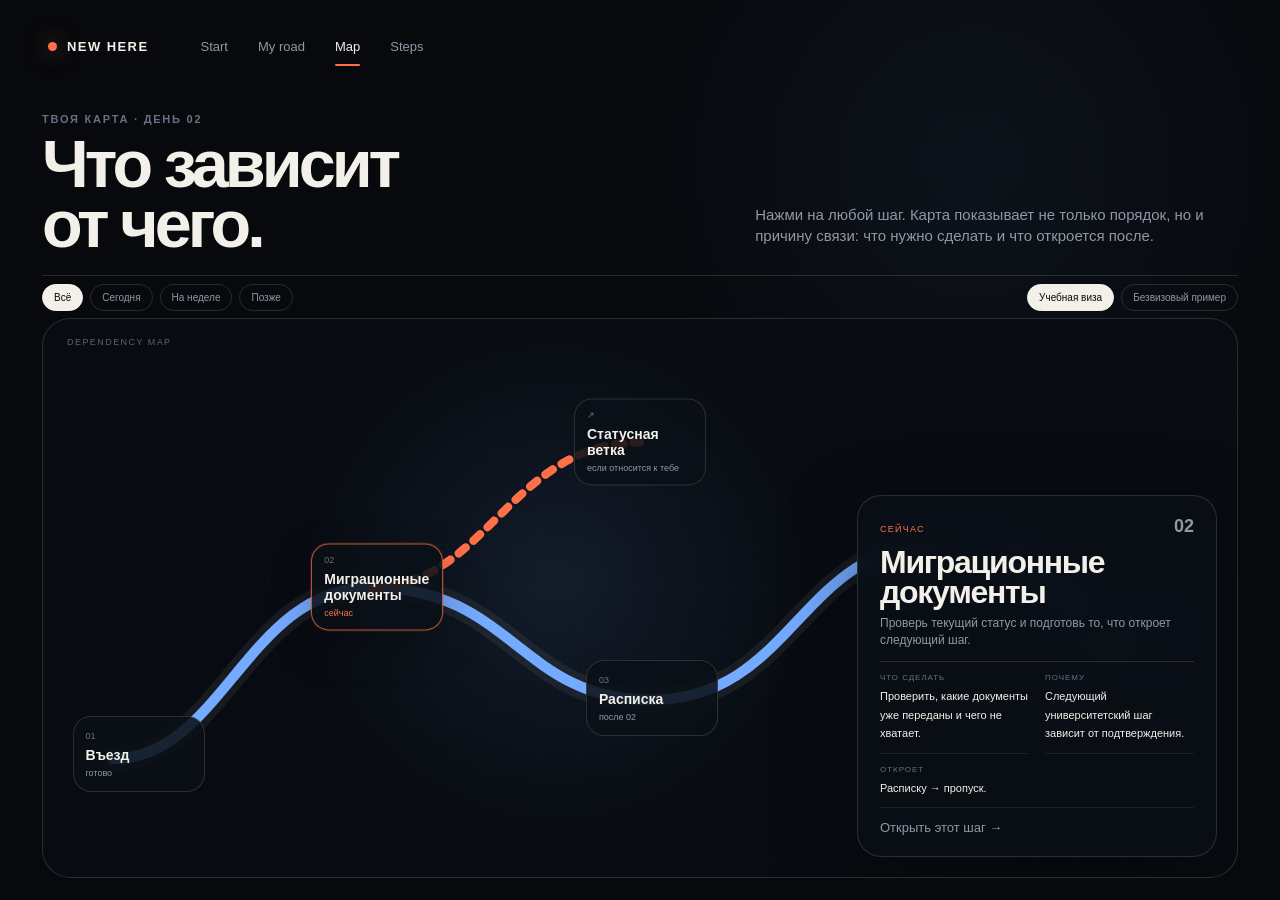
==== map.html @ 11627825 "Add files via upload" ====
<!doctype html>
<html lang="ru">
<head>
  <meta charset="utf-8">
  <meta name="viewport" content="width=device-width,initial-scale=1">
  <title>Map — NEW HERE</title>
  <link rel="stylesheet" href="styles.css">
</head>
<body class="map-v11 fixed-screen-page">
<header class="site-header">
  <a class="brand" href="index.html"><span class="brand-mark"></span>NEW HERE</a>
  <nav class="nav">
    <a href="index.html">Start</a>
    <a href="route.html">My road</a>
    <a class="active" href="map.html">Map</a>
    <a href="step.html">Steps</a>
  </nav>
</header>

<main class="map-v11-shell">
  <section class="map-v11-head">
    <div>
      <div class="eyebrow">Твоя карта · день 02</div>
      <h1>Что зависит<br>от чего.</h1>
    </div>
    <p>Нажми на любой шаг. Карта показывает не только порядок, но и причину связи: что нужно сделать и что откроется после.</p>
  </section>

  <div class="map-v11-toolbar">
    <div class="map-v11-filters">
      <button class="active" data-filter="all">Всё</button>
      <button data-filter="today">Сегодня</button>
      <button data-filter="week">На неделе</button>
      <button data-filter="later">Позже</button>
    </div>
    <div class="map-v11-examples">
      <button class="active" data-example="visa">Учебная виза</button>
      <button data-example="visa-free">Безвизовый пример</button>
    </div>
  </div>

  <section class="map-v11-stage">
    <div class="map-v11-label">DEPENDENCY MAP</div>
    <svg class="map-v11-svg" viewBox="0 0 1200 520" preserveAspectRatio="none">
      <path class="map-v11-shadow" d="M70 410 C180 410 205 250 330 250 C470 250 480 355 610 355 C755 355 760 210 900 210 C1015 210 1040 300 1140 300"/>
      <path class="map-v11-main" d="M70 410 C180 410 205 250 330 250 C470 250 480 355 610 355 C755 355 760 210 900 210 C1015 210 1040 300 1140 300"/>
      <path class="map-v11-branch" d="M330 250 C445 250 470 115 600 115"/>
    </svg>

    <button class="map-v11-node" style="--x:8%;--y:78%" data-node="arrival" data-time="today"><span>01</span><strong>Въезд</strong><small>готово</small></button>
    <button class="map-v11-node selected" style="--x:28%;--y:48%" data-node="migration" data-time="today"><span>02</span><strong>Миграционные<br>документы</strong><small>сейчас</small></button>
    <button class="map-v11-node branch" style="--x:50%;--y:22%" data-node="branch" data-time="today"><span>↗</span><strong>Статусная ветка</strong><small>если относится к тебе</small></button>
    <button class="map-v11-node" style="--x:51%;--y:68%" data-node="receipt" data-time="today"><span>03</span><strong>Расписка</strong><small>после 02</small></button>
    <button class="map-v11-node" style="--x:75%;--y:42%" data-node="pass" data-time="week"><span>04</span><strong>Пропуск</strong><small>на неделе</small></button>
    <button class="map-v11-node" style="--x:91%;--y:58%" data-node="services" data-time="week"><span>05</span><strong>Сервисы</strong><small>после пропуска</small></button>

    <aside class="map-v11-inspector">
      <div class="map-v11-inspector-top"><small id="insStatus">СЕЙЧАС</small><b id="insNumber">02</b></div>
      <h2 id="insTitle">Миграционные документы</h2>
      <p id="insLead">Проверь текущий статус и подготовь то, что откроет следующий шаг.</p>
      <div class="map-v11-info">
        <div><small>Что сделать</small><span id="insDo">Проверить, какие документы уже переданы и чего не хватает.</span></div>
        <div><small>Почему</small><span id="insWhy">Следующий университетский шаг зависит от подтверждения.</span></div>
        <div><small>Откроет</small><span id="insOpens">Расписку → пропуск.</span></div>
      </div>
      <a class="text-link" href="step.html">Открыть этот шаг →</a>
    </aside>
  </section>
</main>
<script src="script.js"></script>
</body>
</html>
---- styles.css ----
:root{
  --bg:#07090d;
  --bg-soft:#0b0f16;
  --text:#f2f0e9;
  --muted:#8f98a7;
  --muted2:#667184;
  --line:rgba(242,240,233,.14);
  --blue:#74aaff;
  --orange:#ff7048;
}
*{box-sizing:border-box}
html,body{margin:0;background:var(--bg);color:var(--text);font-family:Inter,Arial,Helvetica,sans-serif;-webkit-font-smoothing:antialiased}
a{color:inherit;text-decoration:none}button,select{font:inherit}
body{min-height:100vh}

.site-header{position:fixed;left:48px;top:26px;z-index:100;display:flex;align-items:center;gap:52px;height:40px}
.brand{display:flex;align-items:center;gap:10px;font-size:13px;font-weight:700;letter-spacing:.11em;white-space:nowrap}
.brand-mark{width:9px;height:9px;border-radius:50%;background:var(--orange);box-shadow:0 0 22px rgba(255,112,72,.7)}
.nav{display:flex;gap:30px;align-items:center}.nav a{position:relative;font-size:13px;color:var(--muted);padding:7px 0;transition:.25s}.nav a:hover,.nav a.active{color:var(--text)}.nav a.active:after{content:"";position:absolute;left:0;right:0;bottom:-5px;height:2px;border-radius:999px;background:var(--orange)}
.eyebrow{font-size:11px;line-height:1;text-transform:uppercase;letter-spacing:.16em;color:var(--muted2);font-weight:700}.eyebrow.orange{color:var(--orange)}.eyebrow.blue{color:var(--blue)}
.primary-action{display:inline-flex;align-items:center;justify-content:center;gap:10px;padding:14px 18px;border-radius:999px;background:var(--text);color:var(--bg);font-size:13px;font-weight:700}.text-link{font-size:13px;color:var(--muted);transition:.2s}.text-link:hover{color:var(--text)}

/* MY ROAD — one screen, no scroll */
.road-page{height:100vh;overflow:hidden;background:radial-gradient(circle at 78% 20%,rgba(116,170,255,.08),transparent 28%),var(--bg)}
.road-main{height:100vh;padding:104px 48px 28px;display:grid;grid-template-columns:minmax(560px,1.15fr) minmax(420px,.85fr);gap:56px;max-width:1500px;margin:0 auto}
.road-left,.road-right{min-height:0}
.road-left{display:grid;grid-template-rows:auto 1fr}
.road-title{display:flex;align-items:end;justify-content:space-between;gap:28px;padding-bottom:22px;border-bottom:1px solid var(--line)}
.road-title h1{margin:10px 0 0;font-size:clamp(48px,5.3vw,86px);line-height:.9;letter-spacing:-.06em}.road-title p{max-width:340px;margin:0;color:var(--muted);font-size:15px;line-height:1.45}
.road-questions{display:grid;grid-template-columns:1fr 1fr;grid-auto-rows:1fr;gap:0 30px;min-height:0;padding-top:8px}
.road-q{display:grid;grid-template-columns:34px 1fr;gap:12px;align-content:center;border-bottom:1px solid rgba(242,240,233,.1);padding:12px 0;min-height:0}.road-q:nth-last-child(-n+2){border-bottom:0}
.q-num{width:28px;height:28px;border:1px solid var(--line);border-radius:50%;display:grid;place-items:center;color:var(--orange);font-size:10px;margin-top:2px}.q-body h3{font-size:18px;line-height:1.1;margin:0 0 4px;letter-spacing:-.025em}.q-body p{font-size:11px;line-height:1.35;margin:0 0 9px;color:var(--muted2)}
.simple-select{width:100%;max-width:210px;background:transparent;color:var(--text);border:1px solid var(--line);border-radius:12px;padding:9px 11px;outline:none}
.inline-choices{display:flex;gap:6px;flex-wrap:wrap}.choice-chip{border:1px solid var(--line);background:transparent;color:var(--muted);border-radius:999px;padding:7px 10px;cursor:pointer;font-size:11px;transition:.2s}.choice-chip:hover,.choice-chip.active{background:var(--text);border-color:var(--text);color:var(--bg)}
.road-right{padding-left:38px;border-left:1px solid var(--line);display:flex;flex-direction:column}.road-preview-head{display:flex;align-items:flex-start;justify-content:space-between;gap:18px}.road-preview-head h2{font-size:clamp(44px,4.2vw,68px);line-height:.9;letter-spacing:-.055em;margin:9px 0 0}.day{font-size:11px;color:var(--orange);letter-spacing:.16em;text-transform:uppercase}
.preview-chips{display:flex;gap:6px;flex-wrap:wrap;margin:20px 0 26px}.preview-chips span{padding:6px 9px;border:1px solid rgba(242,240,233,.1);border-radius:999px;color:var(--muted);font-size:10px}
.route-line{position:relative;display:grid;gap:26px;padding:4px 0 0 34px;flex:1}.route-line:before{content:"";position:absolute;left:12px;top:16px;bottom:20px;width:2px;background:linear-gradient(var(--orange),rgba(242,240,233,.08))}.route-item{position:relative}.route-item:before{content:attr(data-step);position:absolute;left:-34px;top:-2px;width:28px;height:28px;border-radius:50%;background:var(--bg);border:1px solid var(--line);display:grid;place-items:center;font-size:10px}.route-item.current:before{border-color:var(--orange);color:var(--orange)}.route-item strong{display:block;font-size:24px;line-height:1.08;letter-spacing:-.03em}.route-item small{display:block;margin-top:4px;color:var(--muted);font-size:12px}
.road-foot{padding-top:18px;border-top:1px solid var(--line);display:flex;align-items:center;justify-content:space-between;gap:18px}.road-foot p{margin:0;color:var(--muted);font-size:12px;line-height:1.45;max-width:300px}

/* MAP — one screen, metro-like and minimal */
.map-page{height:100vh;overflow:hidden;background:radial-gradient(circle at 45% 42%,rgba(116,170,255,.07),transparent 30%),var(--bg)}
.map-main{height:100vh;padding:104px 48px 28px;max-width:1500px;margin:0 auto;display:grid;grid-template-columns:minmax(700px,1.45fr) minmax(330px,.55fr);gap:44px}
.map-left{display:grid;grid-template-rows:auto 1fr;min-height:0}.map-head{display:flex;justify-content:space-between;align-items:end;gap:28px;padding-bottom:18px;border-bottom:1px solid var(--line)}.map-head h1{font-size:clamp(48px,5vw,80px);line-height:.9;letter-spacing:-.055em;margin:10px 0 0}.map-head p{max-width:370px;margin:0;color:var(--muted);font-size:14px;line-height:1.45}
.map-toolbar{display:flex;gap:7px;margin-top:12px;flex-wrap:wrap}.map-toolbar button{border:1px solid var(--line);background:transparent;color:var(--muted);border-radius:999px;padding:7px 10px;cursor:pointer;font-size:10px}.map-toolbar button.active{background:var(--text);border-color:var(--text);color:var(--bg)}
.metro-map{position:relative;min-height:0;overflow:hidden}.metro-map svg{position:absolute;inset:0;width:100%;height:100%}.metro-route{fill:none;stroke-linecap:round;stroke-linejoin:round;stroke-width:12}.metro-route.main{stroke:var(--blue)}.metro-route.branch{stroke:var(--orange);stroke-width:9;stroke-dasharray:9 10}.metro-route.shadow{stroke:rgba(242,240,233,.06);stroke-width:24}
.metro-stop{position:absolute;transform:translate(-50%,-50%);background:transparent;border:0;color:var(--text);padding:0;cursor:pointer;text-align:left}.stop-dot{display:block;width:22px;height:22px;border-radius:50%;background:var(--bg);border:4px solid #dbe4f7;margin-bottom:7px;transition:.2s}.metro-stop.active .stop-dot{border-color:var(--orange);box-shadow:0 0 18px rgba(255,112,72,.25)}.stop-label{display:block;white-space:nowrap;font-size:14px;font-weight:650;letter-spacing:-.02em}.stop-state{display:block;margin-top:2px;font-size:10px;color:var(--muted);white-space:nowrap}.metro-stop.hidden{opacity:.18;pointer-events:none}
.map-right{padding-left:34px;border-left:1px solid var(--line);display:flex;flex-direction:column}.map-info-top{display:flex;justify-content:space-between;align-items:baseline}.map-info-top small{color:var(--orange);letter-spacing:.16em;text-transform:uppercase;font-size:10px}.map-info-top b{font-size:42px;line-height:1}.map-right h2{font-size:clamp(38px,3.5vw,56px);line-height:.95;letter-spacing:-.045em;margin:14px 0 12px}.map-right>p{font-size:14px;line-height:1.5;color:var(--muted);margin:0 0 18px}.info-plain{display:grid;gap:0}.info-plain div{padding:14px 0;border-top:1px solid rgba(242,240,233,.1)}.info-plain small{display:block;font-size:9px;letter-spacing:.14em;text-transform:uppercase;color:var(--muted2);margin-bottom:5px}.info-plain span{font-size:13px;line-height:1.45}.map-right .text-link{margin-top:auto;padding-top:18px;border-top:1px solid var(--line)}

/* STEPS — previous direction, much simpler */
.steps-page{background:var(--bg)}.scroll-progress{position:fixed;left:0;top:0;width:100%;height:2px;z-index:110;background:rgba(255,255,255,.04)}.scroll-progress span{display:block;width:0;height:100%;background:linear-gradient(90deg,var(--blue),var(--orange))}
.steps-main{padding:118px 48px 70px;max-width:1280px;margin:0 auto}.steps-hero{display:grid;grid-template-columns:1.1fr .9fr;gap:60px;align-items:end;padding-bottom:46px;border-bottom:1px solid var(--line)}.steps-hero h1{font-size:clamp(66px,7vw,112px);line-height:.87;letter-spacing:-.06em;margin:13px 0 0}.steps-hero p{margin:0;color:var(--muted);font-size:19px;line-height:1.5;max-width:500px}
.chain-simple{display:flex;gap:10px;align-items:center;flex-wrap:wrap;padding:28px 0 40px;border-bottom:1px solid var(--line)}.chain-simple span{padding:9px 12px;border:1px solid var(--line);border-radius:999px;color:var(--muted);font-size:11px}.chain-simple span.active{border-color:var(--orange);color:var(--text)}.chain-simple i{display:block;width:30px;height:1px;background:linear-gradient(90deg,var(--blue),var(--orange))}
.step-section{display:grid;grid-template-columns:180px 1fr;gap:52px;padding:56px 0;border-bottom:1px solid var(--line)}.step-index{font-size:10px;letter-spacing:.16em;text-transform:uppercase;color:var(--orange)}.step-body h2{font-size:clamp(46px,5vw,78px);line-height:.93;letter-spacing:-.055em;margin:0 0 14px}.step-body p{font-size:17px;line-height:1.55;color:var(--muted);max-width:760px;margin:0}.step-meta{display:grid;grid-template-columns:repeat(2,minmax(0,1fr));gap:20px;margin-top:24px}.step-meta div{padding-top:12px;border-top:1px solid rgba(242,240,233,.1)}.step-meta small{display:block;color:var(--muted2);font-size:9px;text-transform:uppercase;letter-spacing:.14em;margin-bottom:5px}.step-meta span{font-size:14px;line-height:1.45}.step-quote{margin-top:24px;padding-left:18px;border-left:2px solid var(--orange);font-size:16px;line-height:1.5;color:#c9d0da}.steps-end{display:flex;justify-content:space-between;gap:32px;align-items:end;padding-top:48px}.steps-end h2{font-size:clamp(48px,5vw,76px);line-height:.93;letter-spacing:-.05em;margin:0}.steps-end-actions{display:flex;gap:10px;flex-wrap:wrap}
.reveal{opacity:0;transform:translateY(20px);transition:.7s ease}.reveal.in{opacity:1;transform:none}

@media(max-width:1000px){
  .road-page,.map-page{height:auto;overflow:auto}.road-main,.map-main{height:auto;grid-template-columns:1fr;padding:110px 24px 40px}.road-right,.map-right{padding-left:0;border-left:0;border-top:1px solid var(--line);padding-top:28px}.road-questions{grid-template-columns:1fr}.steps-main{padding-left:24px;padding-right:24px}.steps-hero{grid-template-columns:1fr}.step-section{grid-template-columns:1fr;gap:14px}
}
@media(max-width:720px){.site-header{left:20px;gap:26px}.nav{gap:14px}.nav a{font-size:11px}.brand{font-size:11px}.road-title,.map-head{display:block}.road-title p,.map-head p{margin-top:16px}.road-main,.map-main{padding-left:18px;padding-right:18px}.steps-main{padding-left:18px;padding-right:18px}.step-meta{grid-template-columns:1fr}.steps-end{align-items:flex-start;flex-direction:column}}

/* V10 adjustments — keep the direction, but fit My road and Map into one screen */
.road-page .site-header,
.map-page .site-header{top:22px}

.road-main{
  height:100vh;
  padding:92px 42px 22px;
  gap:40px;
  grid-template-columns:minmax(600px,1.14fr) minmax(360px,.86fr);
  overflow:hidden;
}
.road-title{padding-bottom:16px;gap:22px}
.road-title h1{font-size:clamp(42px,4.8vw,72px)}
.road-title p{max-width:300px;font-size:13px;line-height:1.38}
.road-questions{gap:0 24px;padding-top:2px}
.road-q{padding:8px 0;gap:10px}
.q-num{width:24px;height:24px;font-size:9px}
.q-body h3{font-size:16px;margin:0 0 3px}
.q-body p{font-size:10px;line-height:1.28;margin:0 0 7px}
.simple-select{max-width:190px;padding:8px 10px}
.inline-choices{gap:5px}
.choice-chip{padding:6px 9px;font-size:10px}
.road-right{padding-left:30px}
.road-preview-head h2{font-size:clamp(38px,3.8vw,56px);margin-top:8px}
.preview-chips{margin:14px 0 18px;gap:5px}
.preview-chips span{padding:5px 8px;font-size:9px}
.route-line{gap:18px;padding-left:30px}
.route-line:before{left:10px;top:14px;bottom:14px}
.route-item:before{left:-30px;width:24px;height:24px;font-size:9px}
.route-item strong{font-size:21px}
.route-item small{font-size:11px;margin-top:2px}
.road-foot{padding-top:12px;gap:12px}
.road-foot p{font-size:11px;line-height:1.35;max-width:250px}
.road-foot .primary-action{padding:12px 16px;font-size:12px;gap:18px}

.map-main{
  height:100vh;
  padding:92px 42px 22px;
  max-width:1500px;
  grid-template-columns:minmax(700px,1.42fr) minmax(285px,.58fr);
  gap:34px;
  overflow:hidden;
}
.map-left{overflow:hidden}
.map-head{padding-bottom:14px;gap:18px}
.map-head h1{font-size:clamp(42px,4.6vw,70px)}
.map-head p{max-width:320px;font-size:13px;line-height:1.38}
.map-toolbar{margin-top:10px;gap:6px}
.map-toolbar button{padding:6px 9px;font-size:10px}
.metro-map{margin-top:6px;overflow:hidden}
.metro-route{stroke-width:11}
.metro-route.branch{stroke-width:8}
.metro-route.shadow{stroke-width:22}
.metro-stop .stop-dot{width:18px;height:18px;border-width:3px;margin-bottom:5px}
.stop-label{font-size:13px}
.stop-state{font-size:9px}
.map-right{padding-left:26px}
.map-info-top b{font-size:34px}
.map-right h2{font-size:clamp(30px,3vw,44px);margin:10px 0 8px}
.map-right>p{font-size:13px;line-height:1.42;margin:0 0 12px}
.info-plain div{padding:10px 0}
.info-plain small{font-size:8px;margin-bottom:4px}
.info-plain span{font-size:12px;line-height:1.38}
.map-right .text-link{margin-top:14px;padding-top:12px}

@media (max-width: 1280px){
  .road-main{grid-template-columns:minmax(540px,1.06fr) minmax(330px,.94fr);gap:28px;padding-left:28px;padding-right:28px}
  .map-main{grid-template-columns:minmax(620px,1.35fr) minmax(260px,.65fr);gap:24px;padding-left:28px;padding-right:28px}
}

/* =========================================================
   V11 — preserve V6 composition, fit My road + Map in one viewport
   ========================================================= */
.fixed-screen-page{height:100vh;overflow:hidden;background:radial-gradient(circle at 76% 18%,rgba(116,170,255,.06),transparent 28%),var(--bg)}

/* My road — V6 layout, compact one-screen wizard */
.route-v11-shell{height:100vh;max-width:1460px;margin:0 auto;padding:94px 42px 22px;display:grid;grid-template-rows:190px 1fr;overflow:hidden}
.route-v11-head{display:grid;grid-template-columns:1.16fr .84fr;gap:60px;align-items:end;padding-bottom:22px;border-bottom:1px solid var(--line)}
.route-v11-head h1{margin:10px 0 0;font-size:clamp(52px,5.7vw,90px);line-height:.89;letter-spacing:-.06em}
.route-v11-head p{margin:0 0 8px;color:var(--muted);font-size:16px;line-height:1.45;max-width:490px}
.route-v11-body{display:grid;grid-template-columns:minmax(0,1.32fr) minmax(350px,.68fr);gap:54px;min-height:0;padding-top:26px}
.route-v11-form{min-height:0;display:grid;grid-template-rows:auto 1fr auto}
.route-v11-progress{display:grid;grid-template-columns:auto minmax(180px,300px);align-items:center;justify-content:space-between;gap:24px;color:var(--muted);font-size:11px;letter-spacing:.12em}
.route-v11-progressbar{height:2px;background:rgba(242,240,233,.12);position:relative;overflow:hidden}
.route-v11-progressbar i{display:block;width:20%;height:100%;background:var(--orange);transition:.3s ease}
.route-v11-question{display:none;align-content:center;min-height:0;padding-right:40px}
.route-v11-question.active{display:grid}
.route-v11-kicker{font-size:12px;color:var(--orange);margin-bottom:20px}
.route-v11-question h2{margin:0;font-size:clamp(46px,5.1vw,76px);line-height:.94;letter-spacing:-.055em;max-width:750px}
.route-v11-question p{margin:18px 0 26px;color:var(--muted);font-size:16px;line-height:1.45;max-width:680px}
.route-v11-select{display:grid;grid-template-columns:1fr 230px;align-items:center;border:1px solid var(--line);border-radius:18px;padding:7px 8px 7px 16px;max-width:680px;background:#0b1017;color:var(--muted);font-size:12px}
.route-v11-select select{appearance:none;border:0;outline:none;border-radius:13px;background:#151d29;color:var(--text);padding:14px 16px;font-size:16px}
.route-v11-options{display:flex;gap:10px;flex-wrap:wrap;max-width:700px}
.route-v11-options .choice-chip{font-size:13px;padding:11px 15px}
.route-v11-controls{display:flex;gap:12px;align-items:center;padding-bottom:6px}
.route-v11-controls button{border-radius:999px;padding:13px 18px;border:1px solid var(--line);cursor:pointer}
.route-v11-back{background:transparent;color:var(--muted)}
.route-v11-back:disabled{opacity:.3;cursor:default}
.route-v11-next{background:var(--text);color:var(--bg);min-width:130px}
.route-v11-preview{min-height:0;align-self:stretch;background:#0b1017;border:1px solid var(--line);border-radius:28px;padding:26px 26px 22px;display:grid;grid-template-rows:auto auto 1fr auto;box-shadow:0 30px 90px rgba(0,0,0,.22)}
.route-v11-preview-head{display:flex;align-items:start;justify-content:space-between;gap:18px}
.route-v11-preview-head h3{margin:8px 0 0;font-size:clamp(38px,3.4vw,52px);line-height:.95;letter-spacing:-.045em}
.route-v11-preview-head>span{font-size:10px;letter-spacing:.14em;color:var(--orange)}
.route-v11-preview .preview-chips{margin:14px 0 16px}
.route-v11-list{position:relative;display:grid;align-content:start;gap:22px;padding:6px 0 8px 4px}
.route-v11-list:before{content:"";position:absolute;left:13px;top:18px;bottom:28px;width:1px;background:linear-gradient(var(--orange),rgba(242,240,233,.08))}
.route-v11-item{display:grid;grid-template-columns:30px 1fr;gap:12px;align-items:start;position:relative}
.route-v11-item i{font-style:normal;width:30px;height:30px;border:1px solid var(--line);border-radius:50%;display:grid;place-items:center;background:var(--bg);font-size:10px;z-index:1}
.route-v11-item.current i{border-color:var(--orange);color:var(--orange)}
.route-v11-item strong{display:block;font-size:18px;line-height:1.15;margin-top:2px}
.route-v11-item small{display:block;color:var(--muted);font-size:11px;margin-top:3px}
.route-v11-map-btn{display:flex;align-items:center;justify-content:space-between;padding:14px 17px;border-radius:999px;background:var(--text);color:var(--bg);font-size:12px}

/* Map — V6 map stage + readable inspector, no scroll */
.map-v11-shell{height:100vh;max-width:1460px;margin:0 auto;padding:94px 42px 22px;display:grid;grid-template-rows:182px 42px 1fr;overflow:hidden}
.map-v11-head{display:grid;grid-template-columns:1.15fr .85fr;gap:60px;align-items:end;padding-bottom:20px;border-bottom:1px solid var(--line)}
.map-v11-head h1{margin:10px 0 0;font-size:clamp(50px,5.2vw,82px);line-height:.9;letter-spacing:-.06em}
.map-v11-head p{margin:0 0 8px;color:var(--muted);font-size:15px;line-height:1.44;max-width:470px}
.map-v11-toolbar{display:flex;align-items:center;justify-content:space-between;gap:20px}
.map-v11-filters,.map-v11-examples{display:flex;gap:7px;align-items:center}
.map-v11-toolbar button{border:1px solid var(--line);background:transparent;color:var(--muted);border-radius:999px;padding:7px 11px;font-size:10px;cursor:pointer}
.map-v11-toolbar button.active{background:var(--text);border-color:var(--text);color:var(--bg)}
.map-v11-stage{position:relative;min-height:0;overflow:hidden;border:1px solid var(--line);border-radius:28px;background:radial-gradient(circle at 43% 47%,rgba(116,170,255,.10),transparent 34%),#080c12}
.map-v11-stage:before{content:"";position:absolute;inset:0;background-image:linear-gradient(rgba(255,255,255,.025) 1px,transparent 1px),linear-gradient(90deg,rgba(255,255,255,.025) 1px,transparent 1px);background-size:45px 45px;opacity:.45}
.map-v11-label{position:absolute;left:24px;top:18px;z-index:4;font-size:9px;letter-spacing:.16em;color:#596474}
.map-v11-svg{position:absolute;inset:0;width:100%;height:100%}
.map-v11-shadow,.map-v11-main,.map-v11-branch{fill:none;stroke-linecap:round;stroke-linejoin:round}
.map-v11-shadow{stroke:rgba(242,240,233,.06);stroke-width:23}
.map-v11-main{stroke:var(--blue);stroke-width:10}
.map-v11-branch{stroke:var(--orange);stroke-width:8;stroke-dasharray:9 10}
.map-v11-node{position:absolute;left:var(--x);top:var(--y);transform:translate(-50%,-50%);width:132px;min-height:76px;padding:11px 12px;border-radius:18px;background:rgba(11,16,23,.88);border:1px solid var(--line);color:var(--text);text-align:left;cursor:pointer;z-index:3;transition:.2s ease}
.map-v11-node:hover,.map-v11-node.selected{border-color:rgba(255,112,72,.7);box-shadow:0 0 0 1px rgba(255,112,72,.14),0 16px 40px rgba(0,0,0,.25)}
.map-v11-node span{display:block;color:var(--muted2);font-size:9px;margin-bottom:6px}
.map-v11-node strong{display:block;font-size:14px;line-height:1.15}
.map-v11-node small{display:block;color:var(--muted);font-size:9px;margin-top:5px}
.map-v11-node.selected small{color:var(--orange)}
.map-v11-node.hidden{opacity:.12;pointer-events:none}
.map-v11-inspector{position:absolute;right:20px;bottom:20px;width:360px;max-height:calc(100% - 40px);overflow:auto;z-index:6;background:rgba(10,15,23,.95);border:1px solid var(--line);border-radius:24px;padding:20px 22px;box-shadow:0 30px 80px rgba(0,0,0,.42);backdrop-filter:blur(14px);scrollbar-width:thin}
.map-v11-inspector-top{display:flex;justify-content:space-between;align-items:baseline}
.map-v11-inspector-top small{color:var(--orange);font-size:9px;letter-spacing:.14em}
.map-v11-inspector-top b{font-size:18px;color:var(--muted)}
.map-v11-inspector h2{font-size:clamp(26px,2.5vw,38px);line-height:.95;letter-spacing:-.04em;margin:10px 0 8px}
.map-v11-inspector>p{margin:0 0 12px;color:var(--muted);font-size:12px;line-height:1.42}
.map-v11-info{display:grid;grid-template-columns:1fr 1fr;gap:0 16px;border-top:1px solid var(--line)}
.map-v11-info div{padding:11px 0;border-bottom:1px solid rgba(242,240,233,.08)}
.map-v11-info div:last-child{grid-column:1/-1}
.map-v11-info small{display:block;color:var(--muted2);font-size:8px;text-transform:uppercase;letter-spacing:.12em;margin-bottom:4px}
.map-v11-info span{font-size:11px;line-height:1.4}
.map-v11-inspector .text-link{display:inline-block;margin-top:12px}

@media(max-width:1180px){
  .route-v11-shell,.map-v11-shell{padding-left:28px;padding-right:28px}
  .route-v11-body{gap:34px;grid-template-columns:minmax(0,1.2fr) minmax(330px,.8fr)}
  .route-v11-head,.map-v11-head{gap:36px}
  .map-v11-inspector{width:330px}
  .map-v11-node{width:118px}
}

/* V12 — restore the previous Steps direction exactly, keep current header */
.step-v5{overflow-x:hidden;background:var(--bg)}
.step-v5 .scroll-progress{position:fixed;left:0;top:0;height:2px;width:100%;z-index:140;background:rgba(255,255,255,.03)}
.step-v5 .scroll-progress span{display:block;height:100%;width:0;background:linear-gradient(90deg,var(--blue),var(--orange))}
.step-shell-v5{padding-top:90px}
.step-hero-v5{min-height:95svh;padding:90px 48px 70px;display:grid;grid-template-columns:.7fr 1.3fr;gap:8vw;align-items:end;border-bottom:1px solid var(--line)}
.step-kicker{align-self:start;padding-top:14vh}
.step-number{font-size:clamp(120px,18vw,300px);line-height:.7;letter-spacing:-.09em;color:#161d27;font-weight:700}
.step-hero-copy h1{font-size:clamp(68px,9vw,150px);line-height:.84;letter-spacing:-.07em;margin:14px 0 0}
.step-hero-copy p{font-size:clamp(18px,1.7vw,26px);color:var(--muted);line-height:1.4;max-width:620px;margin-top:24px}
.step-story{display:grid;grid-template-columns:37% 63%;min-height:280svh}
.step-sticky{position:sticky;top:0;height:100svh;border-right:1px solid var(--line);padding:130px 48px 60px;display:flex;flex-direction:column;justify-content:space-between}
.mini-chain{position:relative;display:grid;gap:0;margin-top:40px}
.mini-chain:before{content:"";position:absolute;left:14px;top:14px;bottom:14px;width:2px;background:var(--line)}
.mini-chain-progress{position:absolute;left:14px;top:14px;width:2px;height:0;background:linear-gradient(var(--blue),var(--orange));z-index:2}
.mini-chain-item{position:relative;z-index:3;display:grid;grid-template-columns:30px 1fr;gap:14px;padding:18px 0}
.mini-chain-item i{width:30px;height:30px;border-radius:50%;background:var(--bg);border:1px solid rgba(242,240,233,.2);display:grid;place-items:center;font-size:9px;font-style:normal}
.mini-chain-item.active i{border-color:var(--orange);color:var(--orange)}
.mini-chain-item strong{font-size:13px}
.mini-chain-item small{display:block;color:var(--muted);font-size:10px;margin-top:4px}
.step-sticky-note{font-size:11px;line-height:1.5;color:var(--muted);max-width:320px}
.step-scroll{padding:0 clamp(30px,6vw,100px)}
.step-panel{min-height:92svh;display:flex;flex-direction:column;justify-content:center;border-bottom:1px solid var(--line);will-change:transform,opacity}
.step-panel:last-child{border-bottom:0}
.step-panel .panel-index{font-size:10px;color:var(--orange);margin-bottom:18px}
.step-panel h2{font-size:clamp(44px,5.6vw,92px);line-height:.93;letter-spacing:-.055em;margin:0;max-width:900px}
.step-panel>p{font-size:clamp(16px,1.45vw,22px);color:var(--muted);line-height:1.5;max-width:720px;margin:22px 0 0}
.step-v5 .action-card{margin-top:34px;max-width:700px;border:1px solid var(--line);border-radius:22px;padding:22px;background:#0b1017}
.step-v5 .action-card small{font-size:9px;color:#647080;text-transform:uppercase;letter-spacing:.12em}
.step-v5 .action-card strong{display:block;font-size:18px;margin-top:8px}
.step-v5 .action-card p{font-size:12px;line-height:1.5;color:var(--muted);margin:8px 0 0}
.step-v5 .two-info{display:grid;grid-template-columns:1fr 1fr;gap:10px;margin-top:30px;max-width:780px}
.step-v5 .two-info div{border-top:1px solid var(--line);padding:17px 0}
.step-v5 .two-info small{display:block;font-size:9px;text-transform:uppercase;letter-spacing:.12em;color:#667182;margin-bottom:8px}
.step-v5 .two-info span{font-size:13px;line-height:1.45}
.step-v5 .trace-quote{font-size:clamp(30px,4vw,64px);line-height:1.08;letter-spacing:-.045em;max-width:850px;margin-top:34px;color:#c8ced7}
.step-end{min-height:86svh;display:grid;place-items:center;text-align:center;padding:100px 48px;background:#0a0e14}
.step-end h2{font-size:clamp(56px,8vw,126px);line-height:.87;letter-spacing:-.065em;margin:14px 0 0}
.step-end .hero-actions{display:flex;justify-content:center;gap:10px;flex-wrap:wrap;margin-top:34px}
.step-v5 .ghost-action{display:inline-flex;align-items:center;justify-content:center;gap:20px;min-width:190px;padding:14px 18px;border-radius:999px;border:1px solid var(--line);color:var(--muted);font-size:13px;transition:.25s}
.step-v5 .ghost-action:hover{border-color:rgba(242,240,233,.28);color:var(--text)}
@media(max-width:980px){
  .step-story{grid-template-columns:34% 66%}
  .step-sticky{padding-left:24px;padding-right:24px}
  .step-scroll{padding:0 34px}
}
@media(max-width:720px){
  .step-hero-v5{display:block;padding:120px 22px 70px}
  .step-kicker{padding-top:0}
  .step-number{font-size:160px;margin-bottom:50px}
  .step-story{display:block}
  .step-sticky{position:relative;height:auto;border-right:0;border-bottom:1px solid var(--line);padding:70px 22px}
  .step-scroll{padding:0 22px}
  .step-panel{min-height:88svh}
  .step-v5 .two-info{grid-template-columns:1fr}
}
@media(prefers-reduced-motion:reduce){
  .step-panel{transform:none!important;opacity:1!important}
}
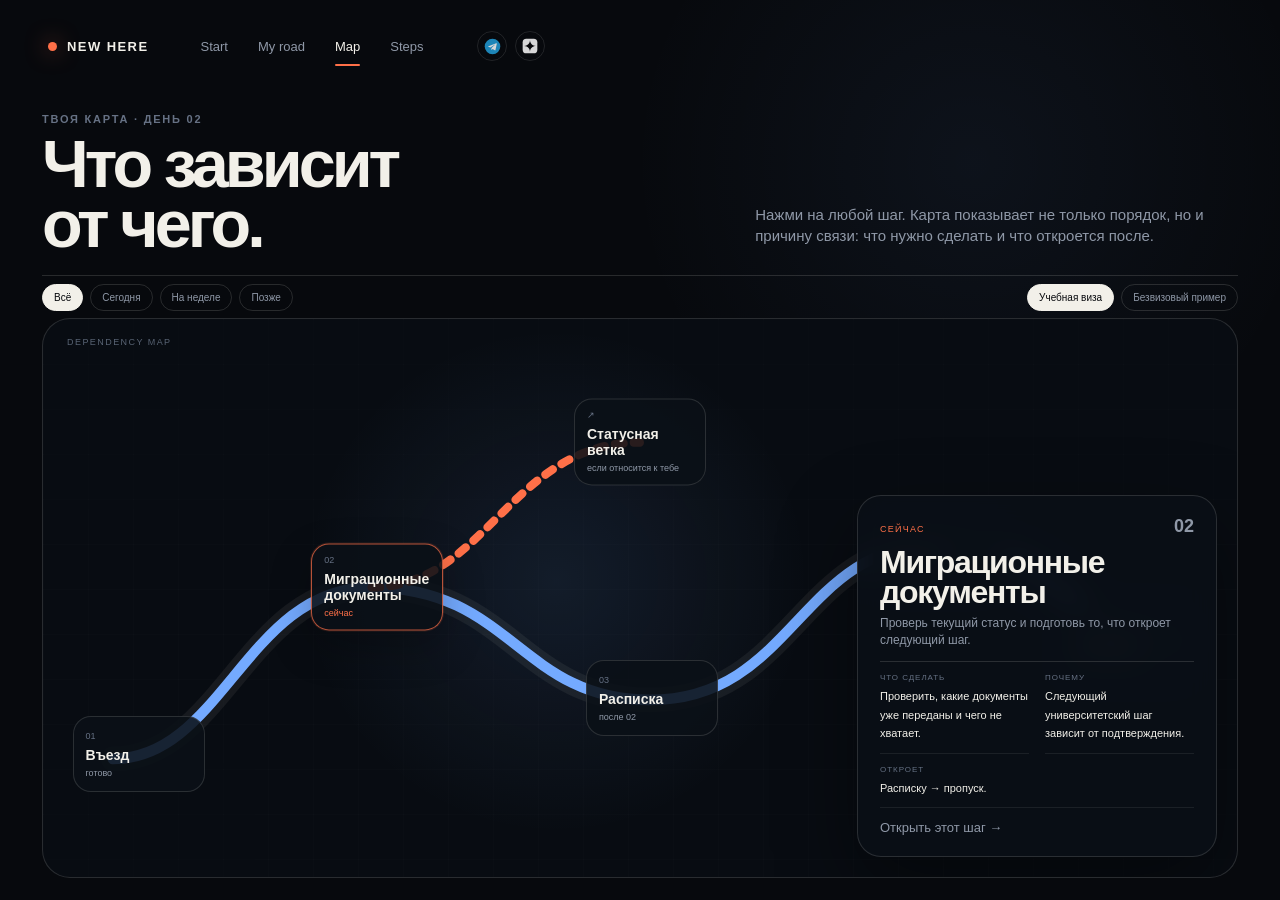
==== commit d23f40c1: "Update Telegram and Dzen links" ====
--- a/map.html
+++ b/map.html
@@ -15,6 +15,20 @@
     <a class="active" href="map.html">Map</a>
     <a href="step.html">Steps</a>
   </nav>
+    <div class="header-socials" aria-label="Social media">
+      <a class="header-social telegram" href="https://t.me/NEWHEREmsk" target="_blank" rel="noopener noreferrer" aria-label="Telegram" title="Telegram">
+        <svg viewBox="0 0 24 24" aria-hidden="true">
+          <circle cx="12" cy="12" r="11" fill="#229ED9"/>
+          <path d="M6.4 11.55 17.3 7.35c.5-.19.94.12.77.86l-1.86 8.78c-.14.62-.52.77-1.05.48l-2.84-2.09-1.37 1.32c-.15.15-.28.28-.57.28l.2-2.9 5.28-4.77c.23-.2-.05-.32-.35-.12l-6.53 4.11-2.82-.88c-.61-.19-.62-.61.13-.9Z" fill="#fff"/>
+        </svg>
+      </a>
+      <a class="header-social dzen" href="https://dzen.ru/id/6918bf8bcb706418d575158e" target="_blank" rel="noopener noreferrer" aria-label="Dzen" title="Dzen">
+        <svg viewBox="0 0 24 24" aria-hidden="true">
+          <rect x="1" y="1" width="22" height="22" rx="5.5" fill="#fff"/>
+          <path d="M12 3.15C12 8.22 8.22 12 3.15 12C8.22 12 12 15.78 12 20.85C12 15.78 15.78 12 20.85 12C15.78 12 12 8.22 12 3.15Z" fill="#08090B"/>
+        </svg>
+      </a>
+    </div>
 </header>
 
 <main class="map-v11-shell">
--- a/styles.css
+++ b/styles.css
@@ -275,3 +275,245 @@
 @media(prefers-reduced-motion:reduce){
   .step-panel{transform:none!important;opacity:1!important}
 }
+
+/* =========================================================
+   RESPONSIVE PASS — preserve desktop design, adapt smaller screens
+   ========================================================= */
+
+/* Safer viewport sizing on mobile browsers */
+.fixed-screen-page{min-height:100svh}
+
+/* Large tablets / small laptops */
+@media (max-width:1180px){
+  .site-header{left:28px;gap:34px}
+  .nav{gap:22px}
+
+  .route-v11-shell{padding:88px 28px 20px;grid-template-rows:164px 1fr}
+  .route-v11-head{gap:30px;padding-bottom:18px}
+  .route-v11-head h1{font-size:clamp(46px,6vw,72px)}
+  .route-v11-head p{font-size:14px;max-width:420px}
+  .route-v11-body{gap:28px;grid-template-columns:minmax(0,1.15fr) minmax(300px,.85fr);padding-top:20px}
+  .route-v11-question{padding-right:18px}
+  .route-v11-question h2{font-size:clamp(38px,5.8vw,62px)}
+  .route-v11-question p{font-size:14px;margin:14px 0 20px}
+  .route-v11-options .choice-chip{font-size:12px;padding:10px 13px}
+  .route-v11-preview{padding:22px 20px 18px;border-radius:24px}
+  .route-v11-preview-head h3{font-size:clamp(34px,4vw,46px)}
+  .route-v11-list{gap:18px}
+  .route-v11-item strong{font-size:16px}
+
+  .map-v11-shell{padding:88px 28px 20px;grid-template-rows:156px 40px 1fr}
+  .map-v11-head{gap:30px;padding-bottom:16px}
+  .map-v11-head h1{font-size:clamp(44px,5.8vw,68px)}
+  .map-v11-head p{font-size:13px;max-width:400px}
+  .map-v11-node{width:108px;min-height:68px;padding:9px 10px;border-radius:16px}
+  .map-v11-node strong{font-size:12px}
+  .map-v11-node small{font-size:8px}
+  .map-v11-inspector{width:300px;padding:18px 18px 16px}
+  .map-v11-inspector h2{font-size:30px}
+  .map-v11-info span{font-size:10.5px}
+}
+
+/* Tablets and narrow landscape devices: let content breathe vertically instead of clipping */
+@media (max-width:900px), (max-height:720px){
+  body.fixed-screen-page{height:auto;min-height:100svh;overflow:auto}
+
+  .site-header{left:20px;right:20px;top:18px;width:auto;gap:24px;height:auto;align-items:center}
+  .brand{flex:0 0 auto;font-size:11px}
+  .nav{gap:16px;overflow-x:auto;overscroll-behavior-inline:contain;scrollbar-width:none;-ms-overflow-style:none;padding:2px 0 7px}
+  .nav::-webkit-scrollbar{display:none}
+  .nav a{flex:0 0 auto;font-size:11px;white-space:nowrap}
+
+  .route-v11-shell{height:auto;min-height:100svh;overflow:visible;padding:96px 22px 34px;display:block}
+  .route-v11-head{grid-template-columns:1fr;gap:18px;align-items:start;padding-bottom:22px}
+  .route-v11-head h1{font-size:clamp(48px,9vw,78px)}
+  .route-v11-head p{max-width:620px;margin:0;font-size:15px}
+  .route-v11-body{display:grid;grid-template-columns:1fr;gap:24px;padding-top:24px}
+  .route-v11-form{min-height:520px;display:grid;grid-template-rows:auto minmax(300px,1fr) auto;padding:2px 0}
+  .route-v11-progress{grid-template-columns:auto minmax(130px,240px)}
+  .route-v11-question{padding-right:0;padding-block:24px}
+  .route-v11-question h2{font-size:clamp(42px,8vw,68px)}
+  .route-v11-question p{max-width:650px}
+  .route-v11-preview{min-height:440px;align-self:auto}
+
+  .map-v11-shell{height:auto;min-height:100svh;overflow:visible;padding:96px 22px 34px;display:block}
+  .map-v11-head{grid-template-columns:1fr;gap:16px;align-items:start;padding-bottom:20px}
+  .map-v11-head h1{font-size:clamp(46px,9vw,74px)}
+  .map-v11-head p{margin:0;max-width:640px;font-size:14px}
+  .map-v11-toolbar{padding:16px 0 14px;gap:12px;flex-wrap:wrap}
+  .map-v11-filters,.map-v11-examples{flex-wrap:wrap}
+  .map-v11-stage{height:650px;min-height:650px;border-radius:24px}
+  .map-v11-inspector{width:min(320px,42vw);right:14px;bottom:14px;max-height:calc(100% - 28px)}
+
+  .step-hero-v5{min-height:auto;padding:120px 28px 72px;grid-template-columns:.8fr 1.2fr;gap:5vw}
+  .step-kicker{padding-top:7vh}
+  .step-number{font-size:clamp(120px,22vw,210px)}
+  .step-hero-copy h1{font-size:clamp(62px,11vw,100px)}
+  .step-story{grid-template-columns:34% 66%}
+  .step-sticky{padding:110px 26px 48px}
+  .step-scroll{padding:0 30px}
+  .step-panel{min-height:86svh}
+}
+
+/* Phones */
+@media (max-width:700px){
+  .site-header{left:16px;right:16px;top:14px;gap:18px}
+  .brand{font-size:10px;letter-spacing:.09em}
+  .brand-mark{width:8px;height:8px}
+  .nav{gap:13px;max-width:calc(100vw - 118px)}
+  .nav a{font-size:10px;padding:6px 0}
+
+  .route-v11-shell{padding:82px 16px 28px}
+  .route-v11-head{padding-bottom:18px}
+  .route-v11-head h1{font-size:clamp(46px,14vw,64px);line-height:.9}
+  .route-v11-head p{font-size:13px;line-height:1.42}
+  .route-v11-body{gap:20px;padding-top:20px}
+  .route-v11-form{min-height:500px}
+  .route-v11-progress{grid-template-columns:auto 120px;gap:14px;font-size:9px}
+  .route-v11-question{padding-block:22px}
+  .route-v11-kicker{font-size:11px;margin-bottom:14px}
+  .route-v11-question h2{font-size:clamp(38px,11vw,54px);line-height:.95}
+  .route-v11-question p{font-size:13px;line-height:1.42;margin:14px 0 20px}
+  .route-v11-select{grid-template-columns:1fr;gap:8px;max-width:none;padding:10px;border-radius:16px}
+  .route-v11-select span{padding:2px 4px}
+  .route-v11-select select{width:100%;font-size:15px}
+  .route-v11-options{gap:7px}
+  .route-v11-options .choice-chip{font-size:11px;padding:9px 12px}
+  .route-v11-controls{padding-bottom:0}
+  .route-v11-controls button{padding:11px 15px;font-size:12px}
+  .route-v11-preview{min-height:auto;padding:20px 18px 18px;border-radius:22px}
+  .route-v11-preview-head h3{font-size:38px}
+  .route-v11-preview .preview-chips{margin:12px 0 16px}
+  .preview-chips span{font-size:9px;padding:5px 8px}
+  .route-v11-list{gap:18px}
+  .route-v11-item strong{font-size:16px}
+  .route-v11-map-btn{padding:13px 15px}
+
+  .map-v11-shell{padding:82px 16px 26px}
+  .map-v11-head h1{font-size:clamp(44px,13vw,62px);line-height:.91}
+  .map-v11-head p{font-size:13px}
+  .map-v11-toolbar{align-items:flex-start}
+  .map-v11-toolbar button{padding:7px 10px;font-size:9px}
+  .map-v11-stage{height:720px;min-height:720px;border-radius:20px}
+  .map-v11-label{left:16px;top:14px;font-size:8px}
+  .map-v11-svg{height:430px;top:0}
+  .map-v11-node{width:94px;min-height:58px;padding:8px;border-radius:14px}
+  .map-v11-node span{font-size:8px;margin-bottom:4px}
+  .map-v11-node strong{font-size:11px;line-height:1.12}
+  .map-v11-node small{font-size:7.5px;margin-top:3px}
+  .map-v11-node[data-node="arrival"]{left:10%!important;top:40%!important}
+  .map-v11-node[data-node="migration"]{left:31%!important;top:26%!important}
+  .map-v11-node[data-node="branch"]{left:52%!important;top:12%!important}
+  .map-v11-node[data-node="receipt"]{left:54%!important;top:39%!important}
+  .map-v11-node[data-node="pass"]{left:76%!important;top:24%!important}
+  .map-v11-node[data-node="services"]{left:85%!important;top:39%!important}
+  .map-v11-inspector{left:12px;right:12px;bottom:12px;width:auto;max-height:278px;padding:16px 17px;border-radius:20px}
+  .map-v11-inspector-top b{font-size:16px}
+  .map-v11-inspector h2{font-size:27px;margin:8px 0 6px}
+  .map-v11-inspector>p{font-size:11px;line-height:1.36;margin-bottom:8px}
+  .map-v11-info{grid-template-columns:1fr 1fr;gap:0 12px}
+  .map-v11-info div{padding:8px 0}
+  .map-v11-info small{font-size:7px}
+  .map-v11-info span{font-size:9.5px;line-height:1.32}
+  .map-v11-inspector .text-link{font-size:11px;margin-top:8px}
+
+  .step-shell-v5{padding-top:68px}
+  .step-hero-v5{display:block;min-height:auto;padding:78px 18px 54px}
+  .step-kicker{padding-top:0}
+  .step-number{font-size:clamp(120px,42vw,180px);margin:30px 0 46px}
+  .step-hero-copy h1{font-size:clamp(58px,17vw,82px);line-height:.86}
+  .step-hero-copy p{font-size:16px;line-height:1.45;margin-top:20px}
+  .step-story{display:block;min-height:auto}
+  .step-sticky{position:relative;top:auto;height:auto;border-right:0;border-bottom:1px solid var(--line);padding:52px 18px 34px}
+  .mini-chain{margin-top:26px}
+  .step-sticky-note{margin-top:24px}
+  .step-scroll{padding:0 18px}
+  .step-panel{min-height:auto;padding:64px 0;opacity:1!important;transform:none!important}
+  .step-panel h2{font-size:clamp(42px,12vw,62px)}
+  .step-panel>p{font-size:15px;line-height:1.5;margin-top:18px}
+  .step-v5 .action-card{margin-top:24px;padding:18px;border-radius:18px}
+  .step-v5 .action-card strong{font-size:16px}
+  .step-v5 .two-info{grid-template-columns:1fr;margin-top:22px}
+  .step-v5 .trace-quote{font-size:clamp(28px,9vw,44px);margin-top:24px}
+  .step-end{min-height:auto;padding:80px 18px}
+  .step-end h2{font-size:clamp(52px,15vw,76px)}
+}
+
+/* Very small phones */
+@media (max-width:420px){
+  .site-header{gap:14px}
+  .nav{gap:11px;max-width:calc(100vw - 104px)}
+  .nav a{font-size:9px}
+  .route-v11-shell,.map-v11-shell{padding-left:14px;padding-right:14px}
+  .route-v11-head h1{font-size:44px}
+  .route-v11-question h2{font-size:40px}
+  .route-v11-form{min-height:470px}
+  .route-v11-preview-head h3{font-size:34px}
+  .map-v11-head h1{font-size:46px}
+  .map-v11-stage{height:740px;min-height:740px}
+  .map-v11-node{width:86px}
+  .map-v11-node strong{font-size:10px}
+  .map-v11-info{grid-template-columns:1fr}
+  .map-v11-info div:last-child{grid-column:auto}
+  .map-v11-inspector{max-height:310px}
+}
+
+/* Short laptop windows: preserve the same look but avoid bottom clipping */
+@media (min-width:901px) and (max-height:760px){
+  .route-v11-shell{padding-top:78px;grid-template-rows:145px 1fr}
+  .route-v11-head h1{font-size:58px}
+  .route-v11-head p{font-size:13px}
+  .route-v11-body{padding-top:16px}
+  .route-v11-question h2{font-size:50px}
+  .route-v11-question p{font-size:13px;margin:12px 0 16px}
+  .route-v11-preview{padding:18px}
+  .route-v11-preview-head h3{font-size:36px}
+  .route-v11-list{gap:14px}
+  .map-v11-shell{padding-top:78px;grid-template-rows:140px 36px 1fr}
+  .map-v11-head h1{font-size:56px}
+  .map-v11-head p{font-size:12px}
+  .map-v11-node{width:104px;min-height:62px}
+  .map-v11-inspector{width:290px;padding:15px 17px}
+}
+
+
+/* Social links — Telegram + Dzen */
+.header-socials{
+  display:flex;
+  align-items:center;
+  gap:8px;
+  margin-left:2px;
+  flex:0 0 auto;
+}
+.header-social{
+  width:30px;
+  height:30px;
+  display:inline-flex;
+  align-items:center;
+  justify-content:center;
+  border:1px solid rgba(255,255,255,.13);
+  border-radius:50%;
+  text-decoration:none;
+  opacity:.84;
+  transition:opacity .2s ease, transform .2s ease, border-color .2s ease, background .2s ease;
+  box-sizing:border-box;
+}
+.header-social:hover{
+  opacity:1;
+  transform:translateY(-1px);
+  border-color:rgba(255,255,255,.3);
+  background:rgba(255,255,255,.05);
+}
+.header-social svg{width:16px;height:16px;display:block}
+.header-social.telegram svg{width:17px;height:17px}
+
+@media(max-width:720px){
+  .header-socials{gap:5px;margin-left:0}
+  .header-social{width:27px;height:27px}
+  .header-social svg{width:14px;height:14px}
+  .header-social.telegram svg{width:15px;height:15px}
+}
+@media(max-width:520px){
+  .header-socials{gap:4px}
+  .header-social{width:25px;height:25px}
+}
